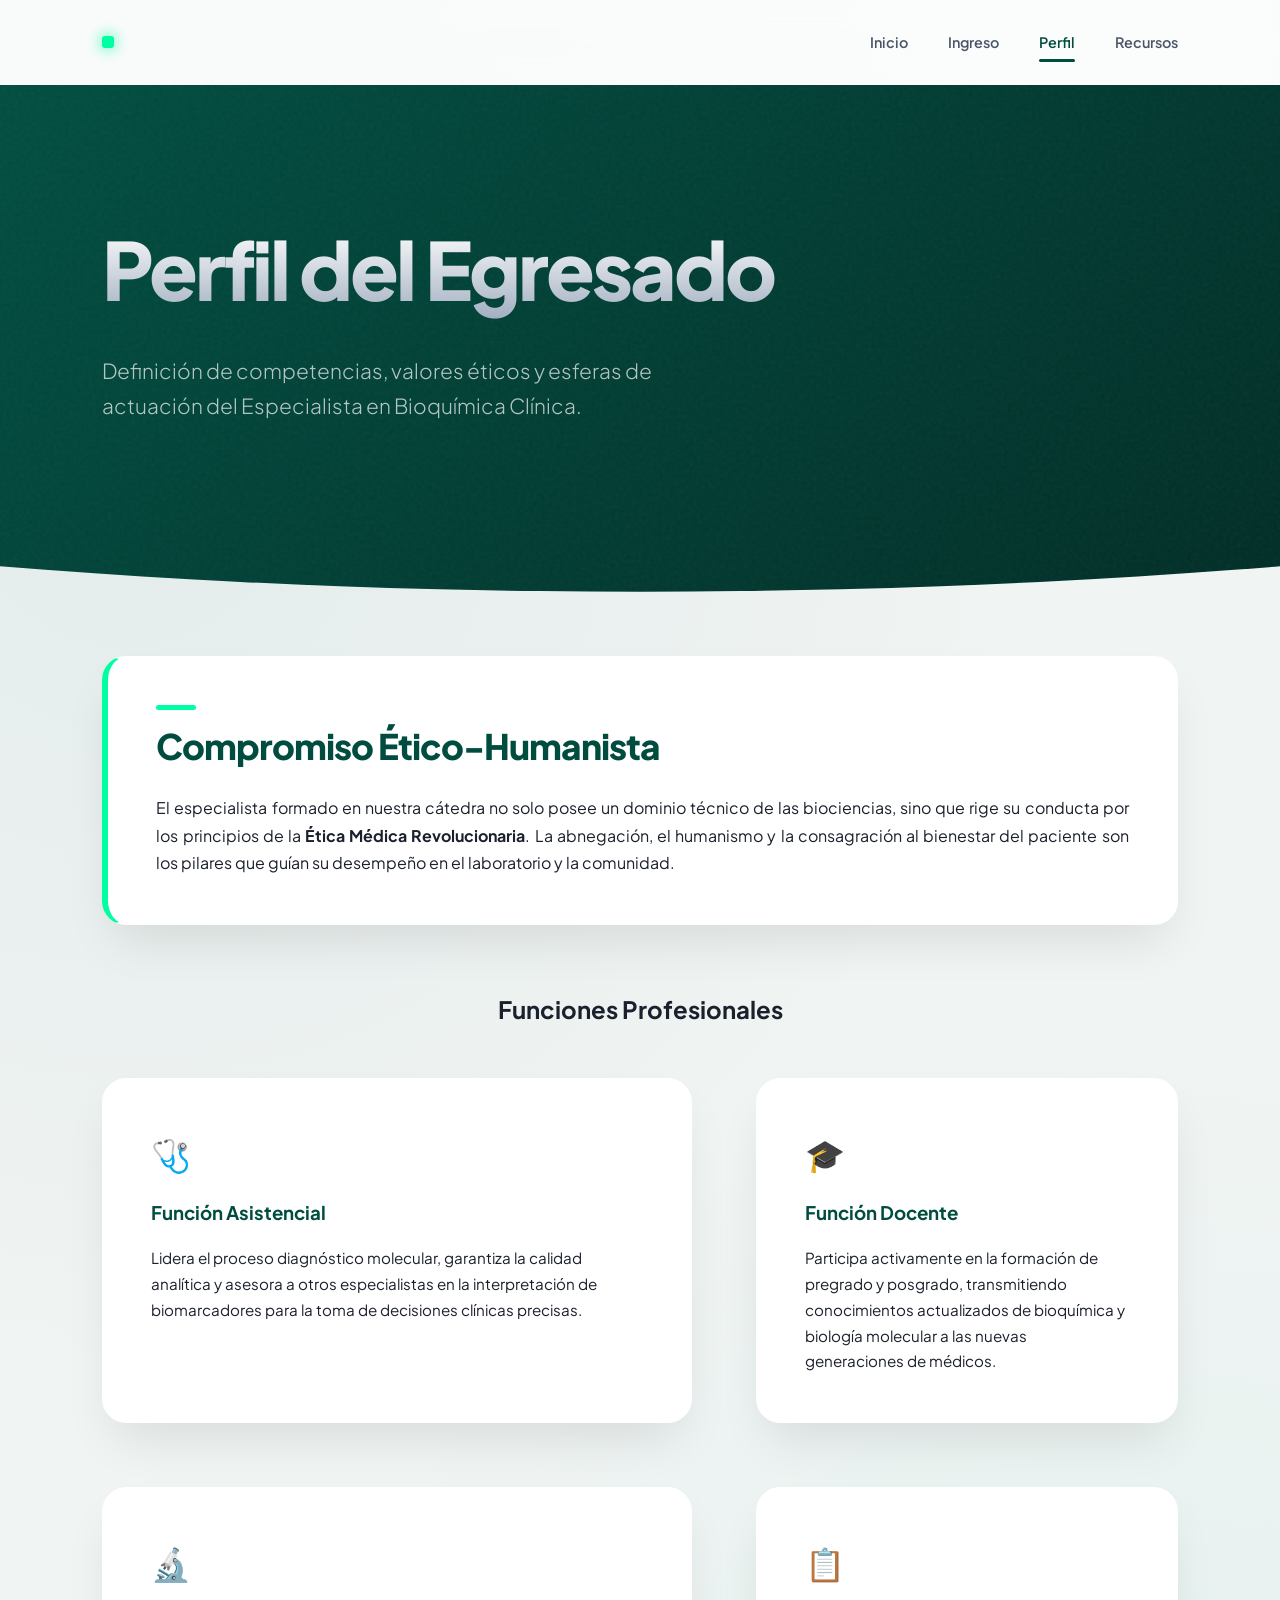
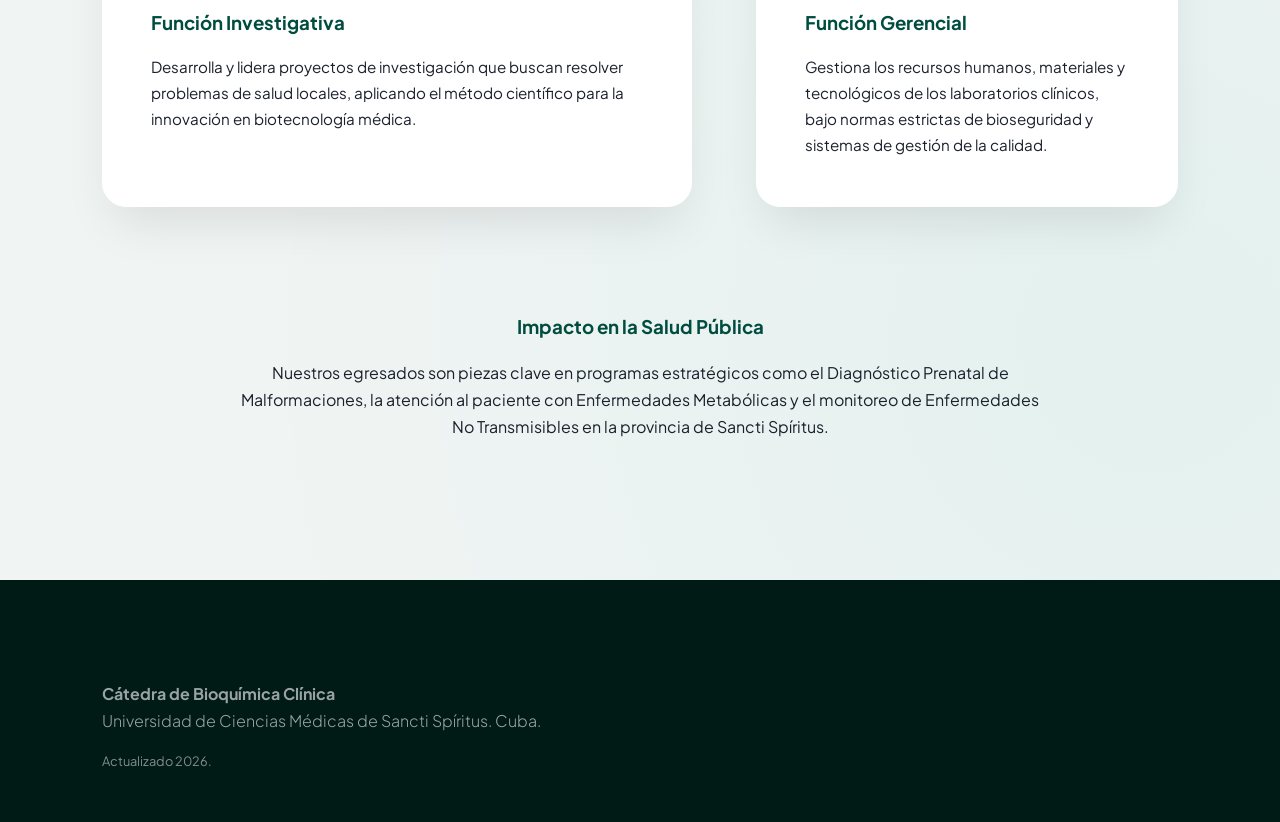
==== perfil.html @ 77e65ac8 "Add files via upload" ====
<!DOCTYPE html>
<html lang="es">
<head>
    <meta charset="UTF-8">
    <meta name="viewport" content="width=device-width, initial-scale=1.0">
    <title>Perfil del Especialista | Bioquímica Clínica</title>
    <!-- Vinculación con los archivos externos -->
    <link rel="stylesheet" href="css/style.css">
</head>
<body>

    <!-- Navegación Principal -->
    <nav class="navbar">
        <a href="index.html" class="nav-brand"></a>
        <div class="nav-links">
            <a href="index.html">Inicio</a>
            <a href="ingreso.html">Ingreso</a>
            <a href="perfil.html" class="active">Perfil</a>
            <a href="recursos.html">Recursos</a>
        </div>
    </nav>

    <!-- Cabecera de Perfil -->
    <header class="hero">
        <h1>Perfil del Egresado</h1>
        <p>Definición de competencias, valores éticos y esferas de actuación del Especialista en Bioquímica Clínica.</p>
    </header>

    <main class="main-container">
        
        <!-- Sección 1: Valores Éticos -->
        <section class="card" style="margin-bottom: 4rem; border-left: 6px solid var(--accent);">
            <h2 style="color: var(--primary); margin-bottom: 1.5rem;">Compromiso Ético-Humanista</h2>
            <p style="text-align: justify; color: var(--text-dark);">
                El especialista formado en nuestra cátedra no solo posee un dominio técnico de las biociencias, sino que rige su conducta por los principios de la <strong>Ética Médica Revolucionaria</strong>. La abnegación, el humanismo y la consagración al bienestar del paciente son los pilares que guían su desempeño en el laboratorio y la comunidad.
            </p>
        </section>

        <!-- Sección 2: Funciones del Especialista -->
        <h2 style="text-align: center; margin-bottom: 3rem;">Funciones Profesionales</h2>
        
        <div class="grid-2">
            <!-- Función Asistencial -->
            <article class="card">
                <div style="font-size: 2rem; margin-bottom: 1rem;">🩺</div>
                <h3 style="color: var(--primary); margin-bottom: 1rem;">Función Asistencial</h3>
                <p style="font-size: 0.95rem; color: var(--text-muted);">
                    Lidera el proceso diagnóstico molecular, garantiza la calidad analítica y asesora a otros especialistas en la interpretación de biomarcadores para la toma de decisiones clínicas precisas.
                </p>
            </article>

            <!-- Función Docente -->
            <article class="card">
                <div style="font-size: 2rem; margin-bottom: 1rem;">🎓</div>
                <h3 style="color: var(--primary); margin-bottom: 1rem;">Función Docente</h3>
                <p style="font-size: 0.95rem; color: var(--text-muted);">
                    Participa activamente en la formación de pregrado y posgrado, transmitiendo conocimientos actualizados de bioquímica y biología molecular a las nuevas generaciones de médicos.
                </p>
            </article>

            <!-- Función Investigativa -->
            <article class="card">
                <div style="font-size: 2rem; margin-bottom: 1rem;">🔬</div>
                <h3 style="color: var(--primary); margin-bottom: 1rem;">Función Investigativa</h3>
                <p style="font-size: 0.95rem; color: var(--text-muted);">
                    Desarrolla y lidera proyectos de investigación que buscan resolver problemas de salud locales, aplicando el método científico para la innovación en biotecnología médica.
                </p>
            </article>

            <!-- Función Administrativa -->
            <article class="card">
                <div style="font-size: 2rem; margin-bottom: 1rem;">📋</div>
                <h3 style="color: var(--primary); margin-bottom: 1rem;">Función Gerencial</h3>
                <p style="font-size: 0.95rem; color: var(--text-muted);">
                    Gestiona los recursos humanos, materiales y tecnológicos de los laboratorios clínicos, bajo normas estrictas de bioseguridad y sistemas de gestión de la calidad.
                </p>
            </article>
        </div>

        <!-- Sección de Proyección Social -->
        <section style="margin-top: 4rem; padding: 2.5rem; background: var(--bg-light); border-radius: 12px; text-align: center;">
            <h3 style="color: var(--primary); margin-bottom: 1rem;">Impacto en la Salud Pública</h3>
            <p style="max-width: 800px; margin: 0 auto; color: var(--text-muted);">
                Nuestros egresados son piezas clave en programas estratégicos como el Diagnóstico Prenatal de Malformaciones, la atención al paciente con Enfermedades Metabólicas y el monitoreo de Enfermedades No Transmisibles en la provincia de Sancti Spíritus.
            </p>
        </section>

    </main>

    <footer>
        <p><strong>Cátedra de Bioquímica Clínica</strong></p>
        <p>Universidad de Ciencias Médicas de Sancti Spíritus. Cuba.</p>
        <div style="margin-top: 1rem; opacity: 0.5; font-size: 0.8rem;">
            Actualizado 2026.
        </div>
    </footer>

    <!-- Interactividad externa -->
    <script src="js/script.js"></script>
</body>
</html>
---- css/style.css ----
/* BIO-MODERN FRAMEWORK 2026 
   Diseño de Alta Gama para Instituciones Médicas
*/

@import url('https://fonts.googleapis.com/css2?family=Plus+Jakarta+Sans:wght@300;500;700;800&display=swap');

:root {
    --primary: #004d40;
    --primary-light: #00695c;
    --accent: #00ffa2; /* Verde neón médico para detalles */
    --accent-soft: rgba(0, 255, 162, 0.1);
    --text-main: #1a202c;
    --text-secondary: #4a5568;
    --bg-body: #f0f4f3;
    --white: #ffffff;
    --glass: rgba(255, 255, 255, 0.7);
    --shadow-xl: 0 25px 50px -12px rgba(0, 0, 0, 0.1);
    --radius-lg: 24px;
    --radius-md: 16px;
    --transition: all 0.5s cubic-bezier(0.4, 0, 0.2, 1);
}

/* --- REGLAS DE SEGURIDAD MÓVIL (AGREGADAS) --- */
html, body {
    overflow-x: hidden;
    width: 100%;
    margin: 0;
    padding: 0;
}

* {
    margin: 0;
    padding: 0;
    box-sizing: border-box; /* Evita el desbordamiento por padding */
}

body {
    font-family: 'Plus Jakarta Sans', sans-serif;
    background-color: var(--bg-body);
    color: var(--text-main);
    line-height: 1.7;
    /* Fondo con gradiente orgánico */
    background-image: 
        radial-gradient(circle at 10% 20%, rgba(0, 105, 92, 0.05) 0%, transparent 40%),
        radial-gradient(circle at 90% 80%, rgba(0, 191, 165, 0.05) 0%, transparent 40%);
}

/* NAVEGACIÓN ULTRA-MODERNA */
.navbar {
    background: var(--glass);
    backdrop-filter: blur(15px);
    -webkit-backdrop-filter: blur(15px);
    height: 85px;
    padding: 0 8%;
    display: flex;
    justify-content: space-between;
    align-items: center;
    position: sticky;
    top: 0;
    z-index: 1000;
    border-bottom: 1px solid rgba(255, 255, 255, 0.3);
}

.nav-brand {
    font-weight: 800;
    font-size: 1.4rem;
    color: var(--primary);
    text-decoration: none;
    letter-spacing: -1px;
    display: flex;
    align-items: center;
    gap: 10px;
}

.nav-brand::before {
    content: '';
    width: 12px;
    height: 12px;
    background: var(--accent);
    border-radius: 3px;
    box-shadow: 0 0 15px var(--accent);
}

.nav-links {
    display: flex;
    gap: 2.5rem;
}

.nav-links a {
    text-decoration: none;
    color: var(--text-secondary);
    font-size: 0.9rem;
    font-weight: 600;
    transition: var(--transition);
    position: relative;
}

.nav-links a:hover, .nav-links a.active {
    color: var(--primary);
}

.nav-links a.active::after {
    content: '';
    position: absolute;
    bottom: -8px;
    left: 0;
    width: 100%;
    height: 3px;
    background: var(--primary);
    border-radius: 10px;
}

/* HERO SECTION DE ALTO IMPACTO */
.hero {
    padding: 140px 8% 120px; 
    background: linear-gradient(135deg, var(--primary) 0%, #002d26 100%);
    color: white;
    position: relative;
    clip-path: ellipse(160% 100% at 50% 0%);
    margin-bottom: 4rem;
    max-width: 100%; /* Asegura que no desborde */
}

.hero::after {
    content: '';
    position: absolute;
    top: 0; left: 0; width: 100%; height: 100%;
    background-image: url("data:image/svg+xml,%3Csvg viewBox='0 0 200 200' xmlns='http://www.w3.org/2000/svg'%3E%3Cfilter id='noiseFilter'%3E%3CfeTurbulence type='fractalNoise' baseFrequency='0.65' numOctaves='3' stitchTiles='stitch'/%3E%3C/filter%3E%3Crect width='100%25' height='100%25' filter='url(%23noiseFilter)'/%3E%3C/svg%3E");
    opacity: 0.05;
    pointer-events: none;
}

.hero h1 {
    font-size: clamp(2.5rem, 7vw, 5rem); /* Ajustado el mínimo a 2.5rem para móvil */
    font-weight: 800;
    line-height: 1.1; 
    letter-spacing: -3px;
    margin-bottom: 2rem;
    padding-bottom: 0.1em;
    background: linear-gradient(to bottom, #ffffff, #a0aec0);
    -webkit-background-clip: text;
    -webkit-text-fill-color: transparent;
    word-wrap: break-word; /* Rompe palabras si son muy largas en móvil */
}

.hero p {
    font-size: 1.3rem;
    max-width: 650px;
    color: rgba(255, 255, 255, 0.7);
    font-weight: 300;
    margin-bottom: 3rem;
}

/* BOTONES ESTILO APP */
.cta-group {
    display: flex;
    gap: 1.5rem;
}

.btn {
    padding: 16px 35px;
    border-radius: var(--radius-md);
    font-weight: 700;
    text-decoration: none;
    transition: var(--transition);
    display: inline-block;
    font-size: 0.95rem;
}

.btn-primary {
    background: var(--accent);
    color: var(--primary);
    box-shadow: 0 10px 25px rgba(0, 255, 162, 0.2);
}

.btn-primary:hover {
    transform: translateY(-5px) scale(1.02);
    box-shadow: 0 15px 30px rgba(0, 255, 162, 0.4);
}

/* CONTENEDOR Y TARJETAS */
.main-container {
    padding: 0 8% 100px;
    max-width: 1400px;
    margin: 0 auto;
}

.grid-2 {
    display: grid;
    grid-template-columns: 1.4fr 1fr;
    gap: 4rem;
}

.card {
    background: var(--white);
    border-radius: var(--radius-lg);
    padding: 3rem;
    border: 1px solid rgba(255, 255, 255, 1);
    box-shadow: var(--shadow-xl);
    position: relative;
    transition: var(--transition);
    width: 100%; /* Asegura que la tarjeta no empuje el layout */
}

.card:hover {
    transform: translateY(-10px);
}

.card h2 {
    font-size: 2.2rem;
    font-weight: 800;
    letter-spacing: -1px;
    margin-bottom: 1.5rem;
    color: var(--primary);
    line-height: 1.2;
    padding-bottom: 0.1em;
}

.card h2::before {
    content: '';
    display: block;
    width: 40px;
    height: 5px;
    background: var(--accent);
    border-radius: 10px;
    margin-bottom: 15px;
}

.card ul {
    list-style: none;
}

.card li {
    padding: 15px 0;
    border-bottom: 1px solid #edf2f7;
    display: flex;
    justify-content: space-between;
    align-items: center;
}

.card li strong {
    color: var(--primary);
}

/* FOOTER */
footer {
    background: #001a16;
    color: white;
    padding: 100px 8% 50px;
    text-align: left;
}

footer p {
    opacity: 0.6;
    font-weight: 300;
}

/* RESPONSIVE */
@media (max-width: 1024px) {
    .grid-2 { grid-template-columns: 1fr; }
    .hero h1 { font-size: 3.5rem; }
    .hero { text-align: center; clip-path: none; }
    .hero p { margin: 0 auto 3rem; }
    .cta-group { justify-content: center; }
    .navbar { padding: 0 5%; }
}

@media (max-width: 480px) {
    .hero h1 { font-size: 2.2rem; }
    .card { padding: 1.5rem; }
    .nav-links { gap: 1rem; }
    .nav-links a { font-size: 0.75rem; }
}
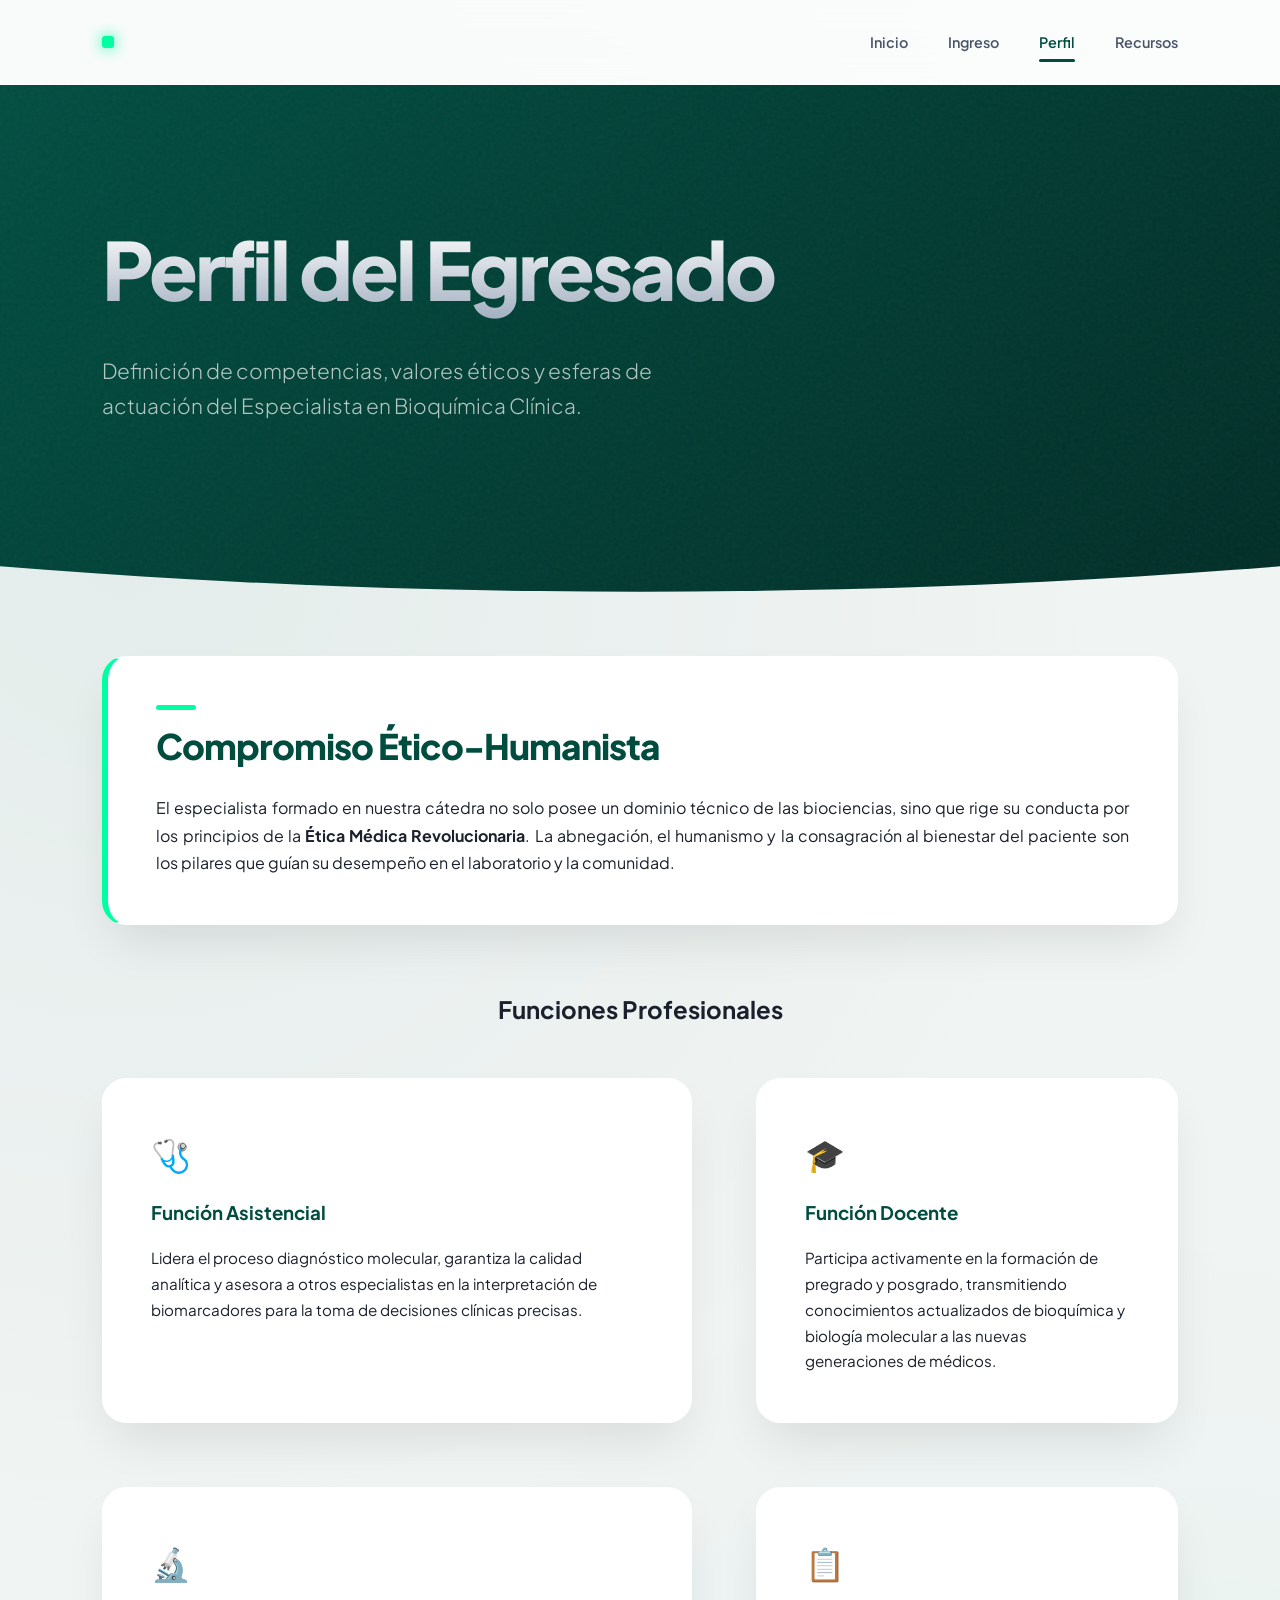
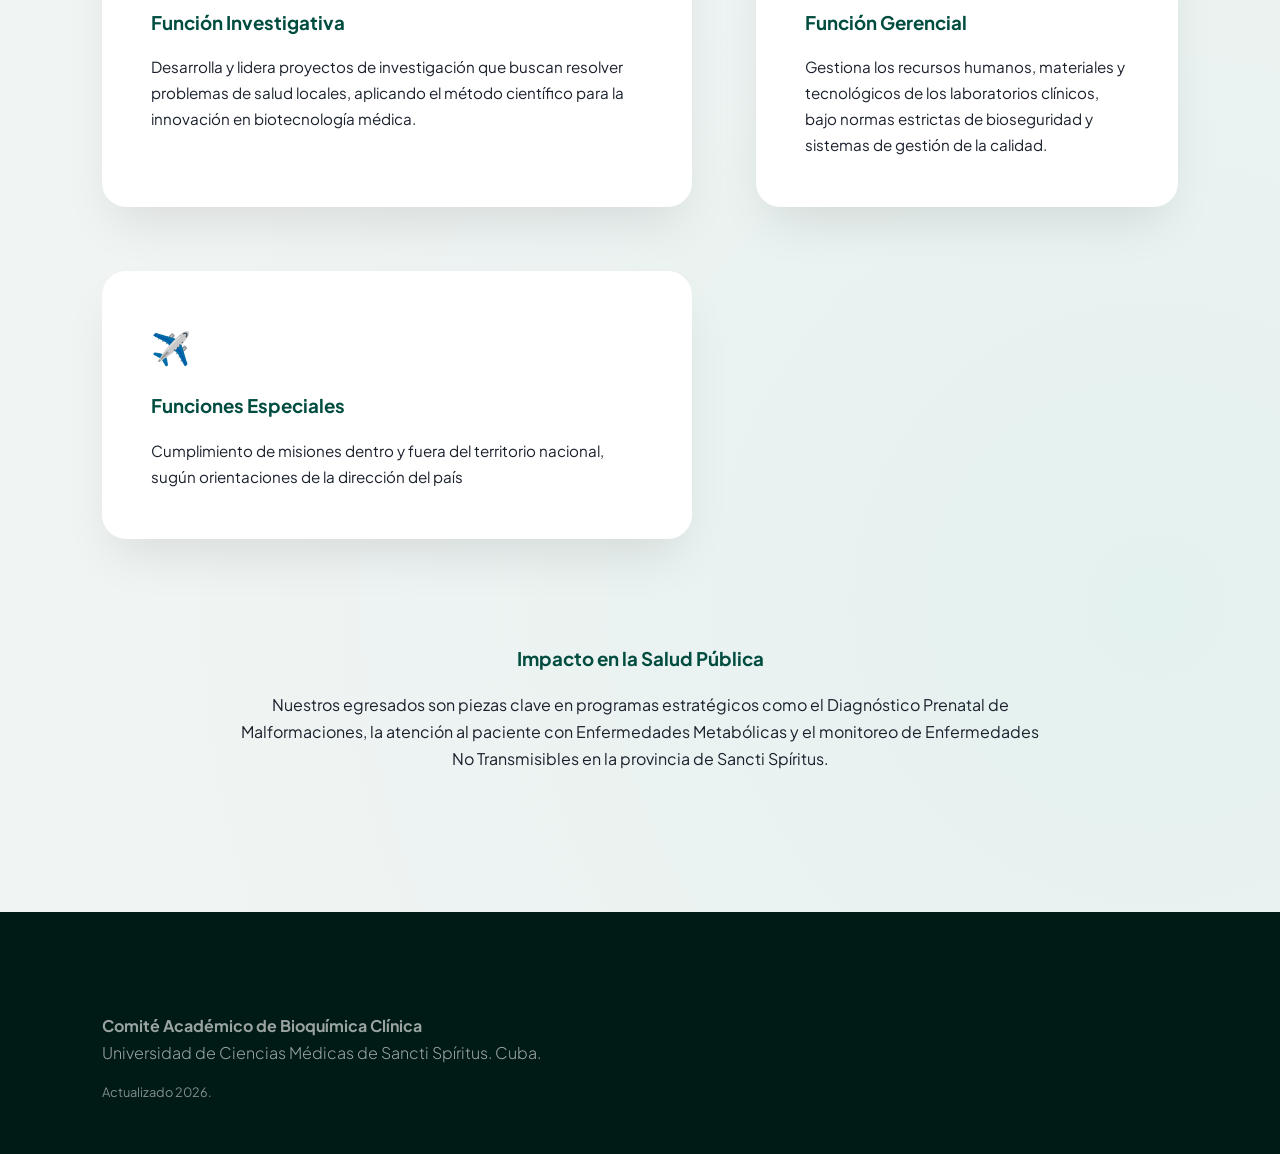
==== commit c9d37f21: "Add files via upload" ====
--- a/perfil.html
+++ b/perfil.html
@@ -49,7 +49,7 @@
                 </p>
             </article>
 
-            <!-- Función Docente -->
+            <!-- Función Docente Educativa-->
             <article class="card">
                 <div style="font-size: 2rem; margin-bottom: 1rem;">🎓</div>
                 <h3 style="color: var(--primary); margin-bottom: 1rem;">Función Docente</h3>
@@ -75,6 +75,15 @@
                     Gestiona los recursos humanos, materiales y tecnológicos de los laboratorios clínicos, bajo normas estrictas de bioseguridad y sistemas de gestión de la calidad.
                 </p>
             </article>
+
+	    <!-- Funciones Especiales -->
+            <article class="card">
+                <div style="font-size: 2rem; margin-bottom: 1rem;">✈️</div>
+                <h3 style="color: var(--primary); margin-bottom: 1rem;">Funciones Especiales</h3>
+                <p style="font-size: 0.95rem; color: var(--text-muted);">Cumplimiento de misiones dentro y fuera del territorio nacional, sugún orientaciones de la dirección del país
+                </p>
+            </article>
+
         </div>
 
         <!-- Sección de Proyección Social -->
@@ -88,7 +97,7 @@
     </main>
 
     <footer>
-        <p><strong>Cátedra de Bioquímica Clínica</strong></p>
+        <p><strong>Comité Académico de Bioquímica Clínica</strong></p>
         <p>Universidad de Ciencias Médicas de Sancti Spíritus. Cuba.</p>
         <div style="margin-top: 1rem; opacity: 0.5; font-size: 0.8rem;">
             Actualizado 2026.
